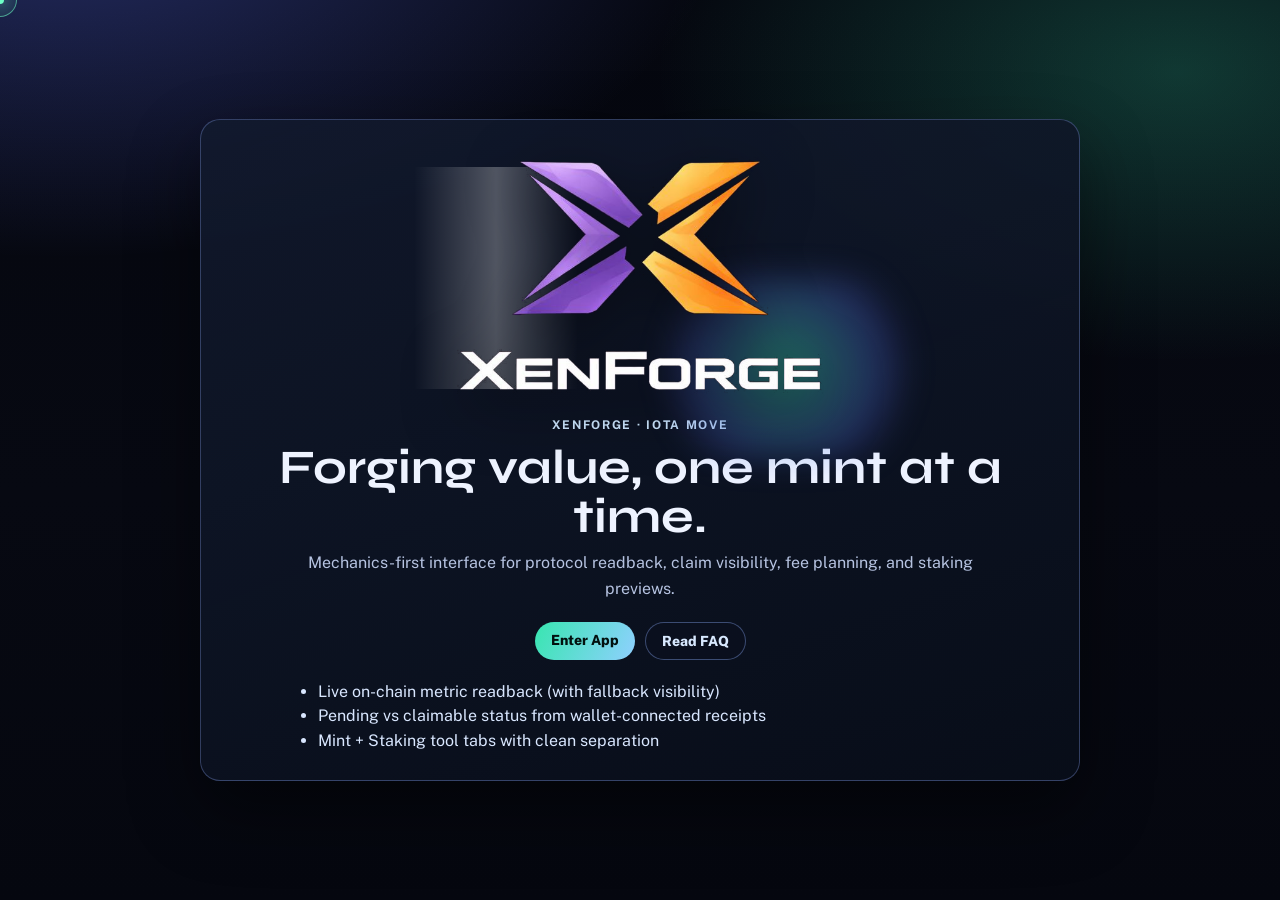
==== web/landing.html @ 9ec6f356 "xenforge: sync latest web/staking/fee-formula updates" ====
<!doctype html>
<html lang="en">
  <head>
    <meta charset="UTF-8" />
    <meta name="viewport" content="width=device-width, initial-scale=1.0" />
    <title>XENFORGE — Landing</title>
    <link rel="preconnect" href="https://fonts.googleapis.com" />
    <link rel="preconnect" href="https://fonts.gstatic.com" crossorigin />
    <link href="https://fonts.googleapis.com/css2?family=Syne:wght@700;800&family=Public+Sans:wght@400;500;700;800&display=swap" rel="stylesheet" />
    <link rel="stylesheet" href="./landing.css" />
  </head>
  <body>
    <main class="shell">
      <section class="hero">
        <div class="mark-wrap">
          <span class="mark-glow" aria-hidden="true"></span>
          <img src="./assets/zenforge-logo-cutout.png" alt="XENFORGE logo" class="mark" />
        </div>
        <p class="eyebrow">XENFORGE · IOTA MOVE</p>
        <h1>Forging value, one mint at a time.</h1>
        <p class="lead">Mechanics-first interface for protocol readback, claim visibility, fee planning, and staking previews.</p>

        <div class="cta-row">
          <a class="btn primary" href="./index.html">Enter App</a>
          <a class="btn ghost" href="./index.html#faq">Read FAQ</a>
        </div>

        <ul class="highlights">
          <li>Live on-chain metric readback (with fallback visibility)</li>
          <li>Pending vs claimable status from wallet-connected receipts</li>
          <li>Mint + Staking tool tabs with clean separation</li>
        </ul>
      </section>
    </main>

    <div id="cursorGlow" class="cursor-glow" aria-hidden="true"></div>
    <div id="cursorDot" class="cursor-dot" aria-hidden="true"></div>

    <script type="module" src="./landing.js"></script>
  </body>
</html>
---- web/landing.css ----
:root {
  --bg: #070912;
  --text: #eef3ff;
  --muted: #b6c3e1;
}

* { box-sizing: border-box; }

body {
  margin: 0;
  font-family: 'Public Sans', system-ui, sans-serif;
  color: var(--text);
  min-height: 100vh;
  background:
    radial-gradient(1100px 580px at 5% -10%, rgba(95, 114, 255, 0.35), transparent 60%),
    radial-gradient(900px 500px at 92% 8%, rgba(56, 230, 176, 0.22), transparent 58%),
    linear-gradient(180deg, #05070f 0%, var(--bg) 55%, #05070f 100%);
}

@keyframes pulseGlow {
  0%, 100% { transform: translate(-50%, -50%) scale(0.96); opacity: 0.35; }
  50% { transform: translate(-50%, -50%) scale(1.06); opacity: 0.62; }
}

@keyframes floatMark {
  0%, 100% { transform: translateY(0px); }
  50% { transform: translateY(-6px); }
}

@keyframes sheenSweep {
  0% { transform: translateX(-120%) skewX(-18deg); }
  100% { transform: translateX(140%) skewX(-18deg); }
}

.shell {
  min-height: 100vh;
  display: grid;
  place-items: center;
  padding: 24px;
}

.hero {
  width: min(880px, 94vw);
  padding: 26px;
  border-radius: 20px;
  border: 1px solid rgba(143, 173, 255, 0.3);
  background: linear-gradient(160deg, rgba(18, 26, 46, 0.9), rgba(9, 14, 26, 0.86));
  box-shadow: 0 30px 70px rgba(0, 0, 0, 0.45);
  text-align: center;
}

.mark-wrap {
  width: min(390px, 86%);
  margin: 0 auto;
  position: relative;
  animation: floatMark 5.4s ease-in-out infinite;
}

.mark-glow {
  position: absolute;
  left: 50%;
  top: 50%;
  width: 75%;
  height: 68%;
  border-radius: 999px;
  background: radial-gradient(circle, rgba(56, 230, 176, 0.42), rgba(95, 114, 255, 0.26) 55%, transparent 72%);
  filter: blur(16px);
  animation: pulseGlow 3.8s ease-in-out infinite;
}

.mark {
  width: 100%;
  position: relative;
  z-index: 1;
  filter: drop-shadow(0 18px 30px rgba(0, 0, 0, 0.5));
}

.mark-wrap::after {
  content: '';
  position: absolute;
  top: 8%;
  left: -8%;
  width: 42%;
  height: 84%;
  background: linear-gradient(90deg, transparent, rgba(255, 255, 255, 0.28), transparent);
  animation: sheenSweep 2.8s ease-in-out infinite;
  pointer-events: none;
}

.eyebrow {
  margin: 8px 0 0;
  font-size: 12px;
  font-weight: 700;
  letter-spacing: 0.14em;
  color: #cce6ff;
}

h1 {
  margin: 12px 0 8px;
  font-family: 'Syne', 'Public Sans', sans-serif;
  font-size: clamp(28px, 4.8vw, 48px);
  line-height: 1.02;
}

.lead {
  margin: 0 auto;
  max-width: 700px;
  color: var(--muted);
  font-size: 16px;
  line-height: 1.6;
}

.cta-row {
  margin-top: 20px;
  display: flex;
  gap: 10px;
  justify-content: center;
  flex-wrap: wrap;
}

.btn {
  text-decoration: none;
  border-radius: 999px;
  padding: 10px 16px;
  font-weight: 800;
  font-size: 14px;
}

.btn.primary {
  color: #02110f;
  background: linear-gradient(115deg, #38e6b0, #8fd0ff);
}

.btn.ghost {
  color: #d8e9ff;
  border: 1px solid rgba(143, 173, 255, 0.38);
  background: rgba(10, 16, 30, 0.7);
}

.highlights {
  margin: 20px auto 0;
  max-width: 680px;
  text-align: left;
  color: #d9e7ff;
  line-height: 1.55;
  padding-left: 18px;
}

.cursor-dot,
.cursor-glow {
  position: fixed;
  top: 0;
  left: 0;
  transform: translate(-50%, -50%);
  pointer-events: none;
  z-index: 90;
  opacity: 0;
}

.cursor-dot {
  width: 8px;
  height: 8px;
  border-radius: 999px;
  background: #6effc7;
  box-shadow: 0 0 14px rgba(110, 255, 199, 0.85);
}

.cursor-glow {
  width: 34px;
  height: 34px;
  border-radius: 999px;
  border: 1px solid rgba(110, 255, 199, 0.55);
  background: rgba(110, 255, 199, 0.08);
}

@media (hover: hover) and (pointer: fine) {
  body,
  .btn,
  a,
  button {
    cursor: none;
  }

  .cursor-dot,
  .cursor-glow {
    opacity: 1;
  }
}
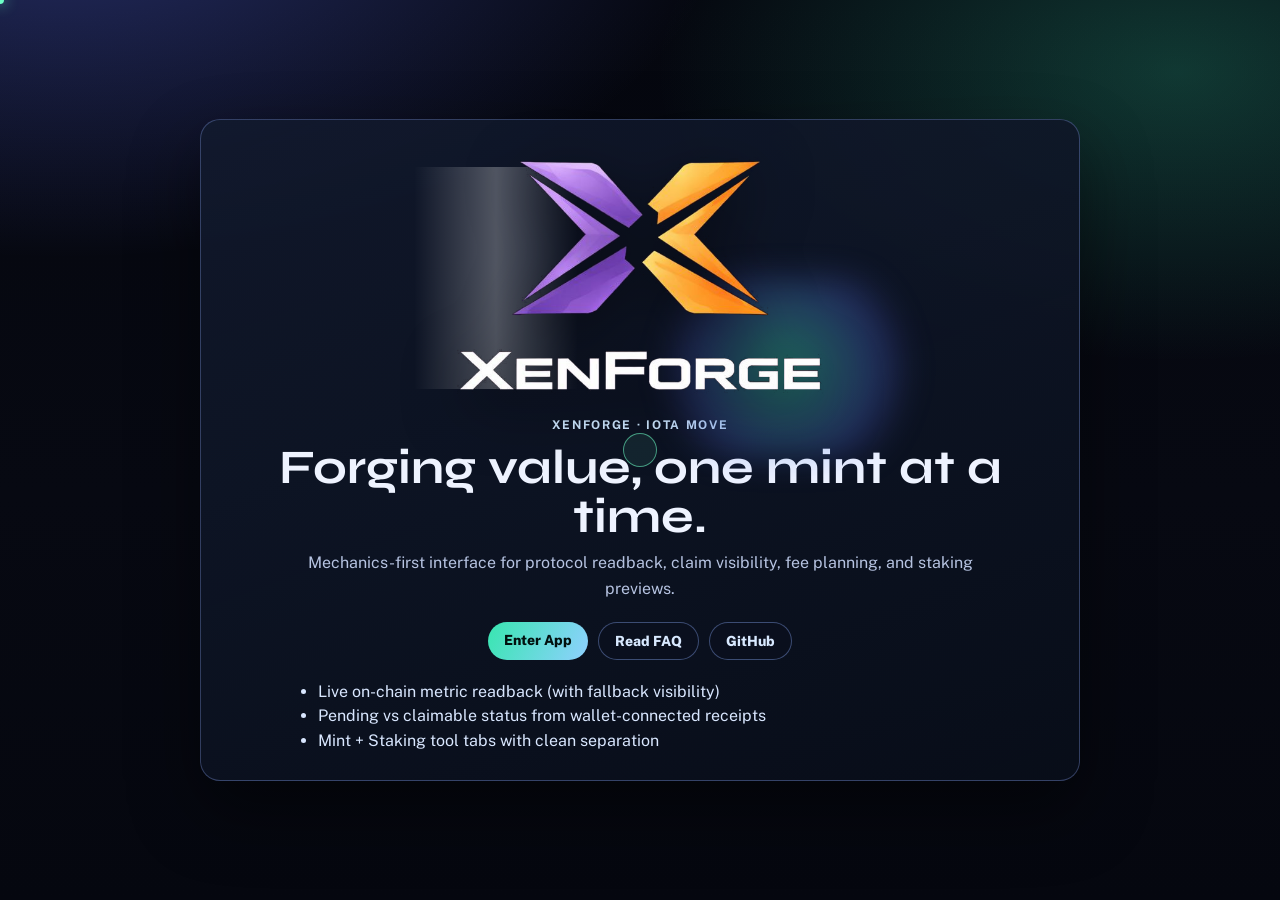
==== commit 076e8bc1: "xenforge: add github links in web pages and docs" ====
--- a/web/landing.html
+++ b/web/landing.html
@@ -23,6 +23,7 @@
         <div class="cta-row">
           <a class="btn primary" href="./index.html">Enter App</a>
           <a class="btn ghost" href="./index.html#faq">Read FAQ</a>
+          <a class="btn ghost" href="https://github.com/kennermike527-alt/zenforge-iota-move" target="_blank" rel="noopener noreferrer">GitHub</a>
         </div>
 
         <ul class="highlights">
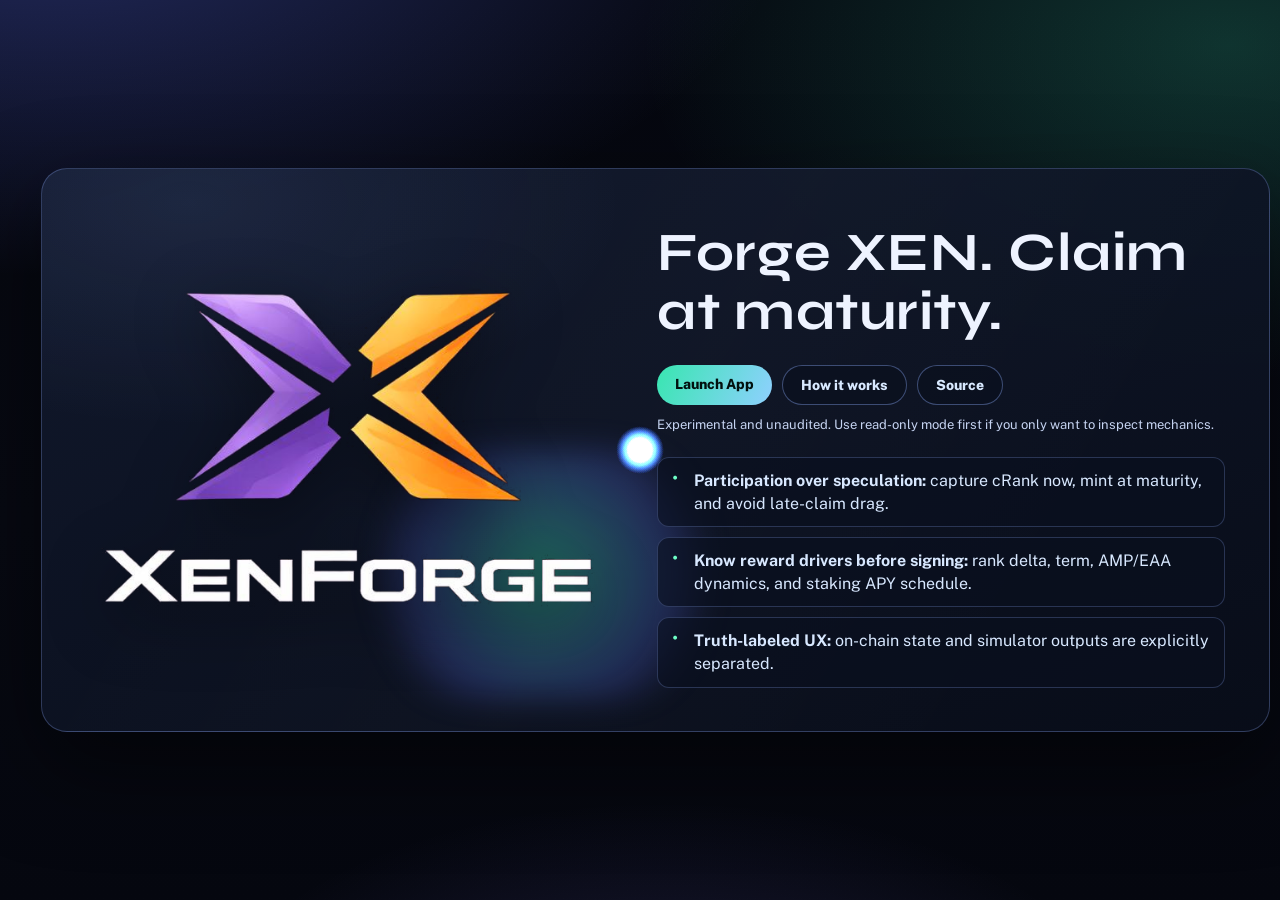
==== commit 5e1da5d4: "xenforge: enforce on-chain claim_rank fee and migrate to new published package/protocol IDs" ====
--- a/web/landing.html
+++ b/web/landing.html
@@ -3,7 +3,7 @@
   <head>
     <meta charset="UTF-8" />
     <meta name="viewport" content="width=device-width, initial-scale=1.0" />
-    <title>XENFORGE — Landing</title>
+    <title>XENFORGE — XEN v1.7-inspired IOTA Move port (experimental)</title>
     <link rel="preconnect" href="https://fonts.googleapis.com" />
     <link rel="preconnect" href="https://fonts.gstatic.com" crossorigin />
     <link href="https://fonts.googleapis.com/css2?family=Syne:wght@700;800&family=Public+Sans:wght@400;500;700;800&display=swap" rel="stylesheet" />
@@ -12,30 +12,35 @@
   <body>
     <main class="shell">
       <section class="hero">
-        <div class="mark-wrap">
-          <span class="mark-glow" aria-hidden="true"></span>
-          <img src="./assets/zenforge-logo-cutout.png" alt="XENFORGE logo" class="mark" />
+        <div class="hero-grid">
+          <div class="hero-visual">
+            <div class="mark-wrap">
+              <span class="mark-glow" aria-hidden="true"></span>
+              <img src="./assets/zenforge-logo-cutout.png" alt="XENFORGE logo" class="mark" />
+            </div>
+          </div>
+
+          <div class="hero-copy">
+            <h1>Forge XEN. Claim at maturity.</h1>
+
+            <div class="cta-row">
+              <a class="btn primary" href="./index.html">Launch App</a>
+              <a class="btn ghost" href="./index.html#faq">How it works</a>
+              <a class="btn ghost" href="https://github.com/kennermike527-alt/zenforge-iota-move" target="_blank" rel="noopener noreferrer">Source</a>
+            </div>
+
+            <p class="cta-note">Experimental and unaudited. Use read-only mode first if you only want to inspect mechanics.</p>
+
+            <ul class="highlights">
+              <li><b>Participation over speculation:</b> capture cRank now, mint at maturity, and avoid late-claim drag.</li>
+              <li><b>Know reward drivers before signing:</b> rank delta, term, AMP/EAA dynamics, and staking APY schedule.</li>
+              <li><b>Truth-labeled UX:</b> on-chain state and simulator outputs are explicitly separated.</li>
+            </ul>
+
+          </div>
         </div>
-        <p class="eyebrow">XENFORGE · IOTA MOVE</p>
-        <h1>Forging value, one mint at a time.</h1>
-        <p class="lead">Mechanics-first interface for protocol readback, claim visibility, fee planning, and staking previews.</p>
-
-        <div class="cta-row">
-          <a class="btn primary" href="./index.html">Enter App</a>
-          <a class="btn ghost" href="./index.html#faq">Read FAQ</a>
-          <a class="btn ghost" href="https://github.com/kennermike527-alt/zenforge-iota-move" target="_blank" rel="noopener noreferrer">GitHub</a>
-        </div>
-
-        <ul class="highlights">
-          <li>Live on-chain metric readback (with fallback visibility)</li>
-          <li>Pending vs claimable status from wallet-connected receipts</li>
-          <li>Mint + Staking tool tabs with clean separation</li>
-        </ul>
       </section>
     </main>
-
-    <div id="cursorGlow" class="cursor-glow" aria-hidden="true"></div>
-    <div id="cursorDot" class="cursor-dot" aria-hidden="true"></div>
 
     <script type="module" src="./landing.js"></script>
   </body>
--- a/web/landing.css
+++ b/web/landing.css
@@ -12,118 +12,169 @@
   color: var(--text);
   min-height: 100vh;
   background:
-    radial-gradient(1100px 580px at 5% -10%, rgba(95, 114, 255, 0.35), transparent 60%),
-    radial-gradient(900px 500px at 92% 8%, rgba(56, 230, 176, 0.22), transparent 58%),
-    linear-gradient(180deg, #05070f 0%, var(--bg) 55%, #05070f 100%);
+    radial-gradient(1200px 620px at 4% -12%, rgba(95, 114, 255, 0.34), transparent 62%),
+    radial-gradient(980px 560px at 96% 5%, rgba(56, 230, 176, 0.2), transparent 60%),
+    radial-gradient(780px 420px at 52% 118%, rgba(138, 125, 255, 0.18), transparent 62%),
+    linear-gradient(180deg, #05070f 0%, var(--bg) 58%, #05070f 100%);
 }
 
 @keyframes pulseGlow {
   0%, 100% { transform: translate(-50%, -50%) scale(0.96); opacity: 0.35; }
-  50% { transform: translate(-50%, -50%) scale(1.06); opacity: 0.62; }
+  50% { transform: translate(-50%, -50%) scale(1.05); opacity: 0.58; }
 }
 
 @keyframes floatMark {
   0%, 100% { transform: translateY(0px); }
-  50% { transform: translateY(-6px); }
-}
-
-@keyframes sheenSweep {
-  0% { transform: translateX(-120%) skewX(-18deg); }
-  100% { transform: translateX(140%) skewX(-18deg); }
+  50% { transform: translateY(-7px); }
+}
+
+@keyframes riseIn {
+  from { opacity: 0; transform: translateY(10px); }
+  to { opacity: 1; transform: translateY(0); }
 }
 
 .shell {
   min-height: 100vh;
   display: grid;
   place-items: center;
-  padding: 24px;
+  padding: clamp(16px, 3.2vw, 42px);
 }
 
 .hero {
-  width: min(880px, 94vw);
-  padding: 26px;
-  border-radius: 20px;
-  border: 1px solid rgba(143, 173, 255, 0.3);
-  background: linear-gradient(160deg, rgba(18, 26, 46, 0.9), rgba(9, 14, 26, 0.86));
-  box-shadow: 0 30px 70px rgba(0, 0, 0, 0.45);
-  text-align: center;
+  width: min(1240px, 96vw);
+  border-radius: 26px;
+  border: 1px solid rgba(143, 173, 255, 0.28);
+  background:
+    radial-gradient(700px 360px at 12% 6%, rgba(143, 173, 255, 0.1), transparent 62%),
+    linear-gradient(160deg, rgba(18, 26, 46, 0.94), rgba(9, 14, 26, 0.9));
+  box-shadow: 0 34px 90px rgba(0, 0, 0, 0.5);
+  position: relative;
+  overflow: hidden;
+  animation: riseIn 380ms ease both;
+}
+
+.hero::before {
+  content: '';
+  position: absolute;
+  inset: 0;
+  pointer-events: none;
+  background: linear-gradient(120deg, transparent 18%, rgba(255, 255, 255, 0.05) 50%, transparent 82%);
+  opacity: 0.3;
+}
+
+.hero-grid {
+  position: relative;
+  z-index: 1;
+  display: grid;
+  grid-template-columns: minmax(360px, 1fr) minmax(460px, 1.08fr);
+  gap: clamp(22px, 3.6vw, 52px);
+  align-items: center;
+  padding: clamp(22px, 3.4vw, 48px);
+}
+
+.hero-visual {
+  display: grid;
+  gap: 18px;
+  justify-items: center;
 }
 
 .mark-wrap {
-  width: min(390px, 86%);
-  margin: 0 auto;
-  position: relative;
-  animation: floatMark 5.4s ease-in-out infinite;
+  width: min(560px, 100%);
+  position: relative;
+  animation: floatMark 5.2s ease-in-out infinite;
 }
 
 .mark-glow {
   position: absolute;
   left: 50%;
   top: 50%;
-  width: 75%;
-  height: 68%;
+  width: 74%;
+  height: 70%;
   border-radius: 999px;
-  background: radial-gradient(circle, rgba(56, 230, 176, 0.42), rgba(95, 114, 255, 0.26) 55%, transparent 72%);
-  filter: blur(16px);
-  animation: pulseGlow 3.8s ease-in-out infinite;
+  background: radial-gradient(circle, rgba(56, 230, 176, 0.4), rgba(95, 114, 255, 0.24) 55%, transparent 74%);
+  filter: blur(15px);
+  animation: pulseGlow 3.6s ease-in-out infinite;
 }
 
 .mark {
   width: 100%;
   position: relative;
   z-index: 1;
-  filter: drop-shadow(0 18px 30px rgba(0, 0, 0, 0.5));
-}
-
-.mark-wrap::after {
-  content: '';
-  position: absolute;
-  top: 8%;
-  left: -8%;
-  width: 42%;
-  height: 84%;
-  background: linear-gradient(90deg, transparent, rgba(255, 255, 255, 0.28), transparent);
-  animation: sheenSweep 2.8s ease-in-out infinite;
-  pointer-events: none;
+  filter: saturate(1.04) drop-shadow(0 18px 34px rgba(0, 0, 0, 0.48));
+}
+
+.signal-row {
+  display: flex;
+  flex-wrap: wrap;
+  justify-content: center;
+  gap: 8px;
+}
+
+.signal-pill {
+  font-size: 11px;
+  font-weight: 700;
+  letter-spacing: 0.05em;
+  color: #d8ebff;
+  border-radius: 999px;
+  padding: 7px 11px;
+  border: 1px solid rgba(143, 173, 255, 0.3);
+  background: rgba(12, 19, 35, 0.74);
+}
+
+.hero-copy {
+  text-align: left;
 }
 
 .eyebrow {
-  margin: 8px 0 0;
+  margin: 0;
   font-size: 12px;
-  font-weight: 700;
-  letter-spacing: 0.14em;
+  font-weight: 800;
+  letter-spacing: 0.13em;
   color: #cce6ff;
 }
 
 h1 {
-  margin: 12px 0 8px;
+  margin: 12px 0 10px;
   font-family: 'Syne', 'Public Sans', sans-serif;
-  font-size: clamp(28px, 4.8vw, 48px);
-  line-height: 1.02;
+  font-size: clamp(30px, 4.5vw, 54px);
+  line-height: 1.08;
+  letter-spacing: 0.01em;
 }
 
 .lead {
-  margin: 0 auto;
-  max-width: 700px;
+  margin: 0;
+  max-width: 650px;
   color: var(--muted);
-  font-size: 16px;
+  font-size: clamp(16px, 1.9vw, 19px);
   line-height: 1.6;
 }
 
 .cta-row {
-  margin-top: 20px;
+  margin-top: 24px;
   display: flex;
   gap: 10px;
-  justify-content: center;
   flex-wrap: wrap;
+}
+
+.cta-note {
+  margin: 10px 0 0;
+  color: #c5d3f1;
+  font-size: 13px;
+  line-height: 1.5;
 }
 
 .btn {
   text-decoration: none;
   border-radius: 999px;
-  padding: 10px 16px;
+  padding: 11px 18px;
   font-weight: 800;
   font-size: 14px;
+  transition: transform 140ms ease, filter 140ms ease, background 140ms ease;
+}
+
+.btn:hover {
+  transform: translateY(-1px);
+  filter: brightness(1.05);
 }
 
 .btn.primary {
@@ -138,51 +189,86 @@
 }
 
 .highlights {
-  margin: 20px auto 0;
-  max-width: 680px;
-  text-align: left;
-  color: #d9e7ff;
-  line-height: 1.55;
-  padding-left: 18px;
-}
-
-.cursor-dot,
-.cursor-glow {
+  margin: 22px 0 0;
+  list-style: none;
+  display: grid;
+  gap: 10px;
+  padding: 0;
+}
+
+.highlights li {
+  position: relative;
+  padding: 11px 12px 11px 36px;
+  border-radius: 12px;
+  border: 1px solid rgba(143, 173, 255, 0.24);
+  background: rgba(10, 16, 31, 0.66);
+  color: #d8e8ff;
+  line-height: 1.45;
+}
+
+.highlights li::before {
+  content: '•';
+  position: absolute;
+  left: 14px;
+  top: 10px;
+  font-size: 20px;
+  line-height: 1;
+  color: #6effc7;
+}
+
+.legal-note {
+  margin: 14px 0 0;
+  color: #b6c6e8;
+  font-size: 12px;
+  line-height: 1.5;
+  border-top: 1px solid rgba(143, 173, 255, 0.22);
+  padding-top: 12px;
+}
+
+.cursor-canvas-overlay {
   position: fixed;
   top: 0;
   left: 0;
-  transform: translate(-50%, -50%);
+  width: 100vw;
+  height: 100vh;
   pointer-events: none;
-  z-index: 90;
-  opacity: 0;
-}
-
-.cursor-dot {
-  width: 8px;
-  height: 8px;
-  border-radius: 999px;
-  background: #6effc7;
-  box-shadow: 0 0 14px rgba(110, 255, 199, 0.85);
-}
-
-.cursor-glow {
-  width: 34px;
-  height: 34px;
-  border-radius: 999px;
-  border: 1px solid rgba(110, 255, 199, 0.55);
-  background: rgba(110, 255, 199, 0.08);
-}
-
-@media (hover: hover) and (pointer: fine) {
-  body,
-  .btn,
-  a,
-  button {
-    cursor: none;
-  }
-
-  .cursor-dot,
-  .cursor-glow {
-    opacity: 1;
-  }
-}
+  z-index: 12000;
+}
+
+body.cursor-animation-enabled,
+body.cursor-animation-enabled a,
+body.cursor-animation-enabled button,
+body.cursor-animation-enabled .btn {
+  cursor: none !important;
+}
+
+@media (max-width: 1040px) {
+  .hero-grid {
+    grid-template-columns: 1fr;
+    text-align: center;
+  }
+
+  .hero-copy {
+    text-align: center;
+  }
+
+  .cta-row {
+    justify-content: center;
+  }
+
+  .highlights li {
+    text-align: left;
+  }
+}
+
+@media (hover: none), (pointer: coarse), (max-width: 767px) {
+  .cursor-canvas-overlay {
+    display: none !important;
+  }
+}
+
+@media (prefers-reduced-motion: reduce) {
+  .cursor-canvas-overlay {
+    display: none !important;
+  }
+}
